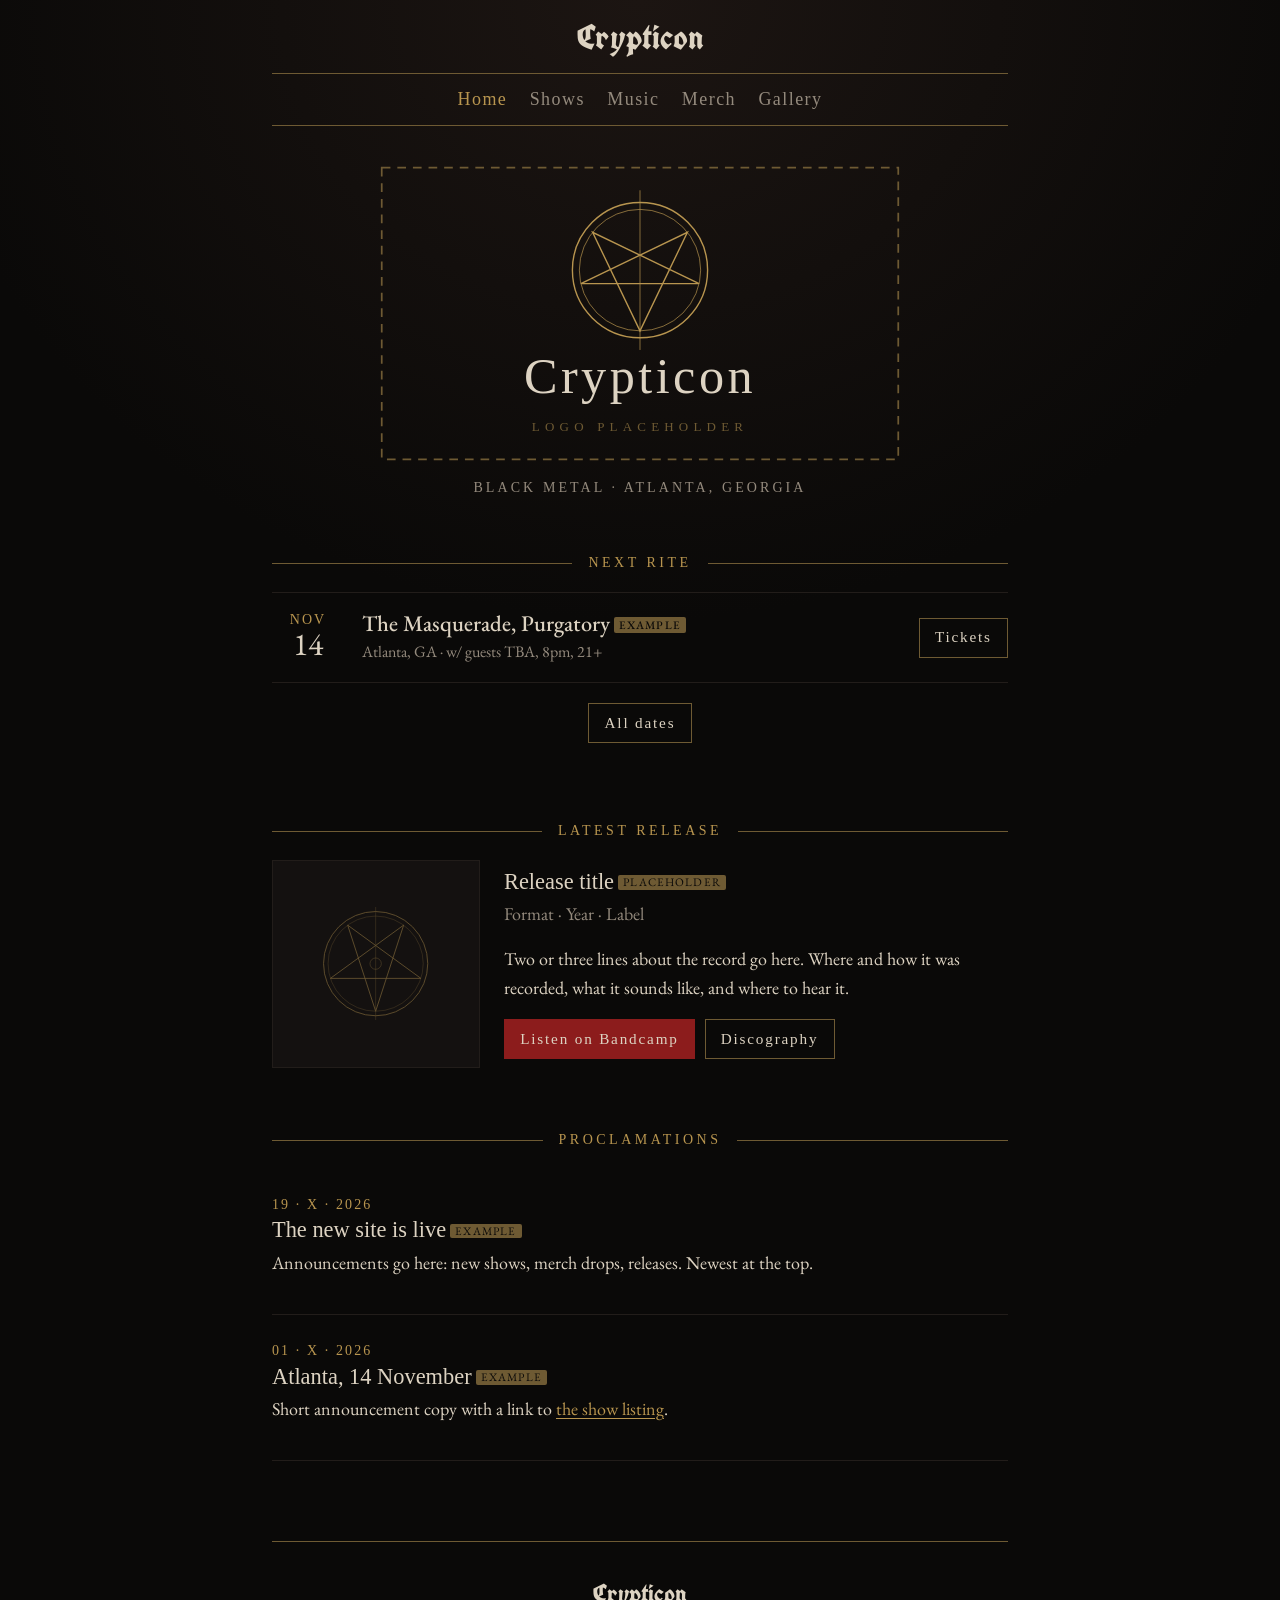
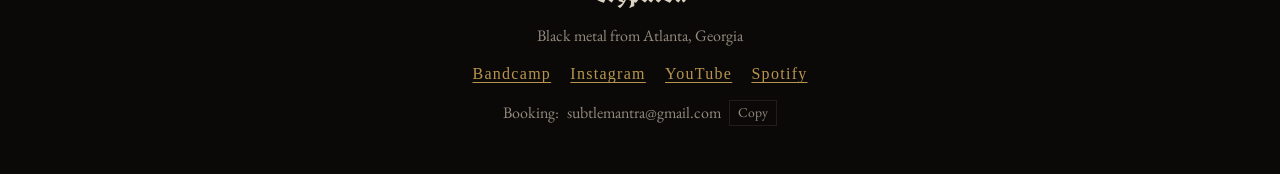
==== index.html @ 1dc4821d "Initial Crypticon site mockup Co-Authored-By: Claude Opus 5.5 <noreply@anthropic.com> Claude-Session" ====
<!doctype html>
<html lang="en">
<head>
<meta charset="utf-8">
<meta name="viewport" content="width=device-width, initial-scale=1, viewport-fit=cover">
<link rel="icon" href="assets/logo.svg" type="image/svg+xml">
<title>Crypticon</title><meta name="claude:viewport-fit-sides" content="cover"><meta name="description" content="Crypticon, black metal from Atlanta, Georgia."><meta property="og:title" content="Crypticon"><meta property="og:description" content="Crypticon, black metal from Atlanta, Georgia."><meta name="theme-color" content="#0a0908"><link rel="preconnect" href="https://fonts.googleapis.com"><link rel="preconnect" href="https://fonts.gstatic.com" crossorigin><link rel="stylesheet" href="https://fonts.googleapis.com/css2?family=EB+Garamond:ital,wght@0,400;0,500;1,400&family=IM+Fell+English+SC&family=UnifrakturCook:wght@700&display=swap"><link rel="stylesheet" href="assets/style.css">
</head>
<body>
<header class="site-head wrap">
  <a class="mark-link" href="index.html"><span class="mark-small">Crypticon</span></a>
  <nav class="main" aria-label="Main"><a href="index.html" aria-current="page">Home</a><a href="shows.html">Shows</a><a href="music.html">Music</a><a href="merch.html">Merch</a><a href="gallery.html">Gallery</a></nav>
</header>
<main class="wrap">

<div class="hero">
  <img class="logo" src="assets/logo.svg" alt="Crypticon" width="600" height="340" style="margin:0 auto;width:min(520px,100%);height:auto">
  <p class="descriptor" style="margin-top:1rem">Black metal · Atlanta, Georgia</p>
</div>

<section>
  <h2 class="rule"><span>Next rite</span></h2>
  <ul class="dates"><li><div class="date"><span class="m">NOV</span><span class="d">14</span></div><div class="show-info"><strong>The Masquerade, Purgatory<span class="placeholder">Example</span></strong><span class="muted">Atlanta, GA · w/ guests TBA, 8pm, 21+</span></div><a class="btn" href="#">Tickets</a></li></ul>
  <p style="text-align:center;margin-top:1.25rem"><a class="btn" href="shows.html">All dates</a></p>
</section>

<section>
  <h2 class="rule"><span>Latest release</span></h2>
  <div class="release">
    <div class="cover"><svg viewBox="-100 -100 200 200" fill="none" stroke="currentColor" stroke-width="1.4" aria-hidden="true"><circle r="92"/><circle r="84" stroke-width="0.6"/><polygon points="0,84 49.4,-68 -79.9,26 79.9,26 -49.4,-68"/><line x1="0" y1="-100" x2="0" y2="100" stroke-width="0.6"/><circle r="10" stroke-width="0.8"/></svg></div>
    <div>
      <h3>Release title<span class="placeholder">Placeholder</span></h3>
      <p class="muted">Format · Year · Label</p>
      <p>Two or three lines about the record go here. Where and how it was recorded, what it sounds like, and where to hear it.</p>
      <div class="links"><a class="btn solid" href="#">Listen on Bandcamp</a><a class="btn" href="music.html">Discography</a></div>
    </div>
  </div>
</section>

<section class="news">
  <h2 class="rule"><span>Proclamations</span></h2>
  <article><time datetime="2026-10-19">19 · X · 2026</time><h3>The new site is live<span class="placeholder">Example</span></h3>
    <p>Announcements go here: new shows, merch drops, releases. Newest at the top.</p></article>
  <article><time datetime="2026-10-01">01 · X · 2026</time><h3>Atlanta, 14 November<span class="placeholder">Example</span></h3>
    <p>Short announcement copy with a link to <a href="shows.html">the show listing</a>.</p></article>
</section>

</main>
<footer class="wrap">
  <span class="mark-small">Crypticon</span>
  Black metal from Atlanta, Georgia
  <div class="socials">
    <a href="#">Bandcamp</a><a href="#">Instagram</a><a href="#">YouTube</a><a href="#">Spotify</a>
  </div>
  <div class="copy-row">Booking: <span id="booking-email">subtlemantra@gmail.com</span>
    <button class="copy-btn" type="button" data-copy="booking-email">Copy</button></div>
</footer>
<script src="assets/site.js"></script>
</body>
</html>
---- assets/style.css ----
/* Layout: one narrow liturgical column, centered sigil and wordmark at the top,
   content set like a printed grimoire page with gold rules between sections. */
:root {
  --void: #0a0908;
  --crypt: #141110;
  --stone: #221d1a;
  --bone: #ddd3c2;
  --smoke: #948a7d;
  --gold: #b8954f;
  --gold-dim: #6e5a33;
  --blood: #8c1c1c;
  --font-mark: "UnifrakturCook", "Old English Text MT", serif;
  --font-head: "IM Fell English SC", "Cormorant SC", Georgia, serif;
  --font-body: "EB Garamond", Garamond, Georgia, serif;
  --step--1: 0.875rem;
  --step-0: 1.125rem;
  --step-1: 1.4rem;
  --step-2: 1.9rem;
  --step-3: clamp(2.4rem, 7vw, 3.6rem);
  --mark: clamp(3.2rem, 14vw, 7rem);
  color-scheme: dark;
}

* { box-sizing: border-box; }
html { background: var(--void); }
body {
  margin: 0;
  background: var(--void);
  background-image: radial-gradient(ellipse 80% 50% at 50% 0%, #1c1512 0%, transparent 70%);
  color: var(--bone);
  font-family: var(--font-body);
  font-size: var(--step-0);
  line-height: 1.6;
  padding-left: max(16px, env(safe-area-inset-left, 0px));
  padding-right: max(16px, env(safe-area-inset-right, 0px));
  -webkit-font-smoothing: antialiased;
}
img { max-width: 100%; display: block; }
a { color: var(--gold); text-decoration-thickness: 1px; text-underline-offset: 3px; }
a:hover { color: var(--bone); }
:focus-visible { outline: 1px solid var(--gold); outline-offset: 3px; }
::selection { background: var(--blood); color: var(--bone); }

.wrap { max-width: 46rem; margin: 0 auto; }

/* Header */
.site-head { padding-block: 1.25rem 0; text-align: center; }
.site-head .mark-link { text-decoration: none; color: var(--bone); display: inline-block; }
.site-head .mark-small { font-family: var(--font-mark); font-size: 2.2rem; line-height: 1; }
nav.main {
  display: flex; justify-content: center; flex-wrap: wrap; gap: 0.25rem 1.4rem;
  margin-top: 0.9rem; padding-block: 0.7rem;
  border-top: 1px solid var(--gold-dim); border-bottom: 1px solid var(--gold-dim);
  font-family: var(--font-head); font-size: var(--step-0); letter-spacing: 0.08em;
}
nav.main a { color: var(--smoke); text-decoration: none; }
nav.main a:hover, nav.main a[aria-current="page"] { color: var(--gold); }

/* Hero */
.hero { text-align: center; padding-block: 2.5rem 1.5rem; }
.sigil { width: min(220px, 55vw); height: auto; margin: 0 auto; color: var(--gold); }
.sigil.spin { animation: turn 240s linear infinite; }
@keyframes turn { to { transform: rotate(360deg); } }
@media (prefers-reduced-motion: reduce) { .sigil.spin { animation: none; } }
.wordmark {
  font-family: var(--font-mark); font-weight: 700; font-size: var(--mark);
  line-height: 1; margin: 1.2rem 0 0.4rem; letter-spacing: 0.01em;
  text-shadow: 0 0 40px rgba(140, 28, 28, 0.35);
}
.descriptor {
  font-family: var(--font-head); color: var(--smoke); letter-spacing: 0.22em;
  font-size: var(--step--1); text-transform: uppercase; margin: 0;
}

/* Sections */
main { padding-block: 0 3rem; }
.page-title {
  font-family: var(--font-head); font-weight: 400; font-size: var(--step-3);
  text-align: center; margin: 2.5rem 0 0.25rem; text-wrap: balance; line-height: 1.1;
}
.page-sub { text-align: center; color: var(--smoke); margin: 0 0 1.5rem; font-style: italic; }
section { padding-block: 2rem; }
.rule {
  display: flex; align-items: center; gap: 1rem; color: var(--gold-dim);
  font-family: var(--font-head); font-size: var(--step--1); letter-spacing: 0.25em;
  text-transform: uppercase; margin: 0 0 1.25rem;
}
.rule::before, .rule::after { content: ""; flex: 1; height: 1px; background: currentColor; }
.rule span { color: var(--gold); }
h2, h3 { font-family: var(--font-head); font-weight: 400; text-wrap: balance; line-height: 1.2; }
h3 { font-size: var(--step-1); margin: 0 0 0.3rem; }
p { margin: 0 0 1rem; }
.lede { font-size: var(--step-1); line-height: 1.45; }
.dropcap::first-letter {
  font-family: var(--font-mark); float: left; font-size: 3.6em; line-height: 0.8;
  padding: 0.08em 0.12em 0 0; color: var(--blood);
}
.muted { color: var(--smoke); }
.placeholder {
  display: inline-block; font-family: var(--font-body); font-size: 0.72rem; letter-spacing: 0.1em;
  text-transform: uppercase; color: var(--void); background: var(--gold-dim);
  padding: 0.05em 0.45em; border-radius: 2px; vertical-align: 0.2em; margin-left: 0.35em;
}

/* Shows list */
.dates { list-style: none; margin: 0; padding: 0; }
.dates li {
  display: grid; grid-template-columns: 4.5rem 1fr auto; gap: 0.25rem 1.1rem; align-items: center;
  padding-block: 1rem; border-bottom: 1px solid var(--stone);
}
.dates li:first-child { border-top: 1px solid var(--stone); }
.date { text-align: center; font-variant-numeric: tabular-nums; line-height: 1.05; }
.date .m { font-family: var(--font-head); font-size: var(--step--1); color: var(--gold); letter-spacing: 0.15em; display: block; }
.date .d { font-size: 2rem; display: block; }
.show-info { min-width: 0; }
.show-info strong { font-weight: 500; display: block; font-size: var(--step-1); line-height: 1.25; }
.show-info .muted { font-size: 1rem; }
.btn {
  display: inline-block; font-family: var(--font-head); letter-spacing: 0.12em; font-size: 0.95rem;
  color: var(--bone); text-decoration: none; border: 1px solid var(--gold-dim);
  padding: 0.45em 1em; white-space: nowrap; transition: border-color .2s, color .2s, background .2s;
}
.btn:hover { border-color: var(--gold); color: var(--gold); }
.btn.solid { background: var(--blood); border-color: var(--blood); }
.btn.solid:hover { background: transparent; color: var(--bone); border-color: var(--blood); }
.btn.dead { color: var(--smoke); border-style: dashed; }
@media (max-width: 520px) {
  .dates li { grid-template-columns: 3.6rem 1fr; }
  .dates li .btn { grid-column: 2; justify-self: start; }
}

/* News */
.news article { padding-block: 1.25rem; border-bottom: 1px solid var(--stone); }
.news time { font-family: var(--font-head); color: var(--gold); font-size: var(--step--1); letter-spacing: 0.15em; font-variant-numeric: tabular-nums; }

/* Release block */
.release { display: grid; grid-template-columns: minmax(0, 13rem) 1fr; gap: 1.5rem; align-items: center; }
.release > div { min-width: 0; }
@media (max-width: 560px) { .release { grid-template-columns: 1fr; } .release .cover { max-width: 16rem; margin: 0 auto; } }
.cover {
  aspect-ratio: 1; width: 100%; max-width: 100%; background: var(--crypt);
  border: 1px solid var(--stone); display: grid; place-items: center; color: var(--gold-dim);
}
.cover svg { width: 55%; }

/* Grids */
.grid { display: grid; gap: 1.5rem; grid-template-columns: repeat(auto-fill, minmax(min(100%, 13rem), 1fr)); }
.item { min-width: 0; }
.item .cover { margin-bottom: 0.7rem; }
.item h3 { font-size: 1.15rem; margin: 0; }
.price { font-variant-numeric: tabular-nums; color: var(--gold); }
.photo { aspect-ratio: 4 / 3; }
.photo.tall { aspect-ratio: 3 / 4; }

/* Lineup / facts */
.lineup { list-style: none; padding: 0; margin: 0; }
.lineup li { display: flex; justify-content: space-between; gap: 1rem; padding-block: 0.55rem; border-bottom: 1px dotted var(--stone); flex-wrap: wrap; }
.lineup li span:last-child { color: var(--smoke); font-style: italic; }
.facts { display: grid; grid-template-columns: max-content 1fr; gap: 0.5rem 1.5rem; margin: 0; }
.facts dt { font-family: var(--font-head); color: var(--gold); letter-spacing: 0.08em; }
.facts dd { margin: 0; min-width: 0; }
@media (max-width: 480px) { .facts { grid-template-columns: 1fr; gap: 0.1rem; } .facts dd { margin-bottom: 0.6rem; } }
.links { display: flex; flex-wrap: wrap; gap: 0.6rem; }

.notice {
  border: 1px solid var(--blood); padding: 1rem 1.25rem; font-size: 1rem; color: var(--smoke);
  background: rgba(140, 28, 28, 0.08);
}
.notice strong { color: var(--bone); font-weight: 500; }

/* Footer */
footer {
  text-align: center; padding-block: 2rem 3rem; border-top: 1px solid var(--gold-dim);
  color: var(--smoke); font-size: 1rem;
}
footer .mark-small { font-family: var(--font-mark); font-size: 1.6rem; color: var(--bone); display: block; margin-bottom: 0.5rem; }
footer .socials { display: flex; justify-content: center; flex-wrap: wrap; gap: 0.4rem 1.2rem; margin: 0.8rem 0; font-family: var(--font-head); letter-spacing: 0.08em; }
.copy-row { display: inline-flex; gap: 0.5rem; align-items: center; flex-wrap: wrap; justify-content: center; }
.copy-btn { font: inherit; font-size: 0.85rem; background: none; color: var(--smoke); border: 1px solid var(--stone); padding: 0.1em 0.6em; cursor: pointer; }
.copy-btn:hover { color: var(--gold); border-color: var(--gold-dim); }
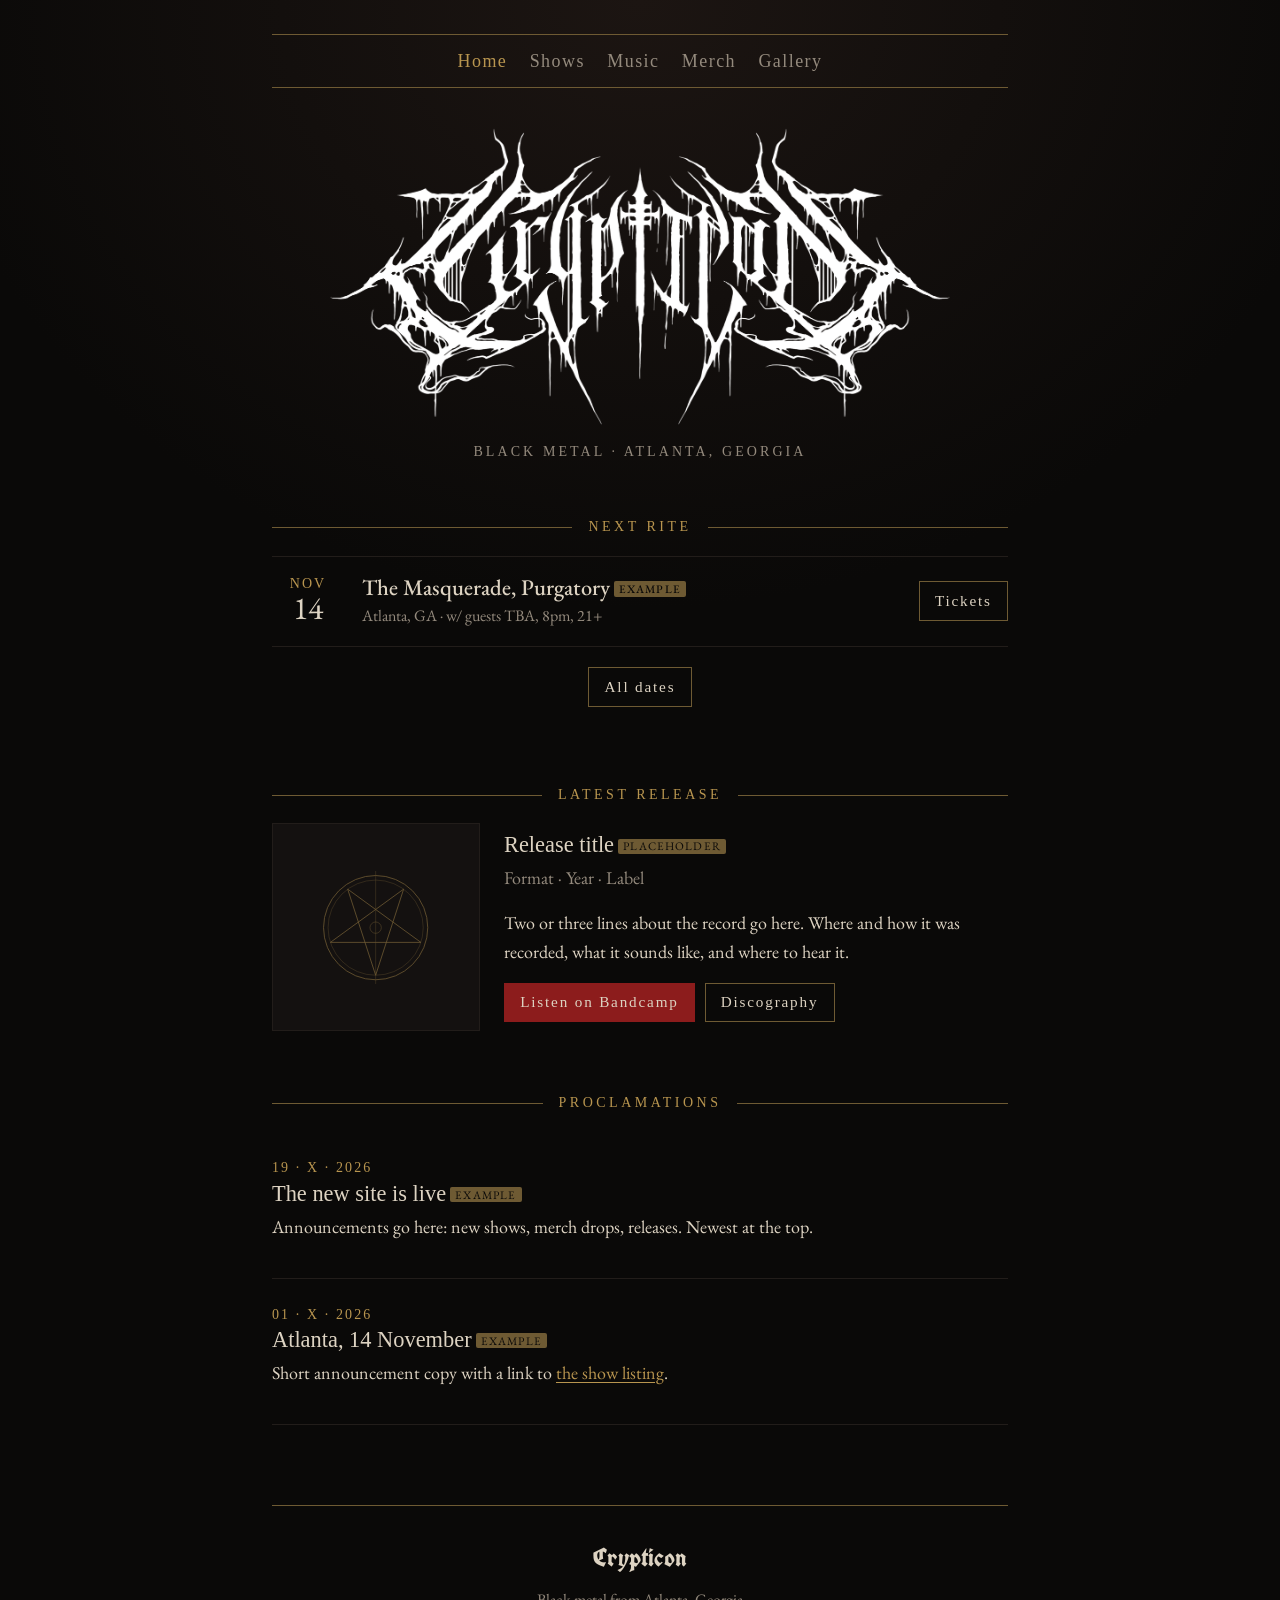
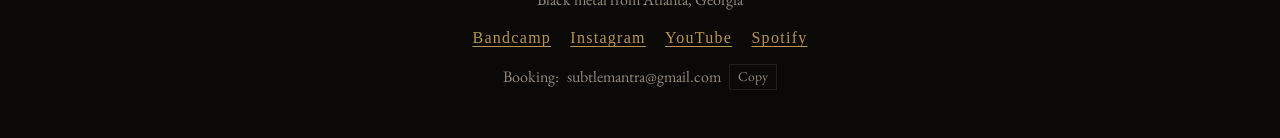
==== commit 5702a02b: "Use the band logo artwork Co-Authored-By: Claude Opus 5.5 <noreply@anthropic.com> Claude-Session: ht" ====
--- a/index.html
+++ b/index.html
@@ -3,18 +3,17 @@
 <head>
 <meta charset="utf-8">
 <meta name="viewport" content="width=device-width, initial-scale=1, viewport-fit=cover">
-<link rel="icon" href="assets/logo.svg" type="image/svg+xml">
+<link rel="icon" href="assets/logo.png" type="image/png">
 <title>Crypticon</title><meta name="claude:viewport-fit-sides" content="cover"><meta name="description" content="Crypticon, black metal from Atlanta, Georgia."><meta property="og:title" content="Crypticon"><meta property="og:description" content="Crypticon, black metal from Atlanta, Georgia."><meta name="theme-color" content="#0a0908"><link rel="preconnect" href="https://fonts.googleapis.com"><link rel="preconnect" href="https://fonts.gstatic.com" crossorigin><link rel="stylesheet" href="https://fonts.googleapis.com/css2?family=EB+Garamond:ital,wght@0,400;0,500;1,400&family=IM+Fell+English+SC&family=UnifrakturCook:wght@700&display=swap"><link rel="stylesheet" href="assets/style.css">
 </head>
 <body>
 <header class="site-head wrap">
-  <a class="mark-link" href="index.html"><span class="mark-small">Crypticon</span></a>
-  <nav class="main" aria-label="Main"><a href="index.html" aria-current="page">Home</a><a href="shows.html">Shows</a><a href="music.html">Music</a><a href="merch.html">Merch</a><a href="gallery.html">Gallery</a></nav>
+    <nav class="main" aria-label="Main"><a href="index.html" aria-current="page">Home</a><a href="shows.html">Shows</a><a href="music.html">Music</a><a href="merch.html">Merch</a><a href="gallery.html">Gallery</a></nav>
 </header>
 <main class="wrap">
 
 <div class="hero">
-  <img class="logo" src="assets/logo.svg" alt="Crypticon" width="600" height="340" style="margin:0 auto;width:min(520px,100%);height:auto">
+  <h1 style="margin:0"><img class="logo" src="assets/logo.png" alt="Crypticon" width="1400" height="671" style="margin:0 auto;width:min(620px,100%);height:auto"></h1>
   <p class="descriptor" style="margin-top:1rem">Black metal · Atlanta, Georgia</p>
 </div>
 
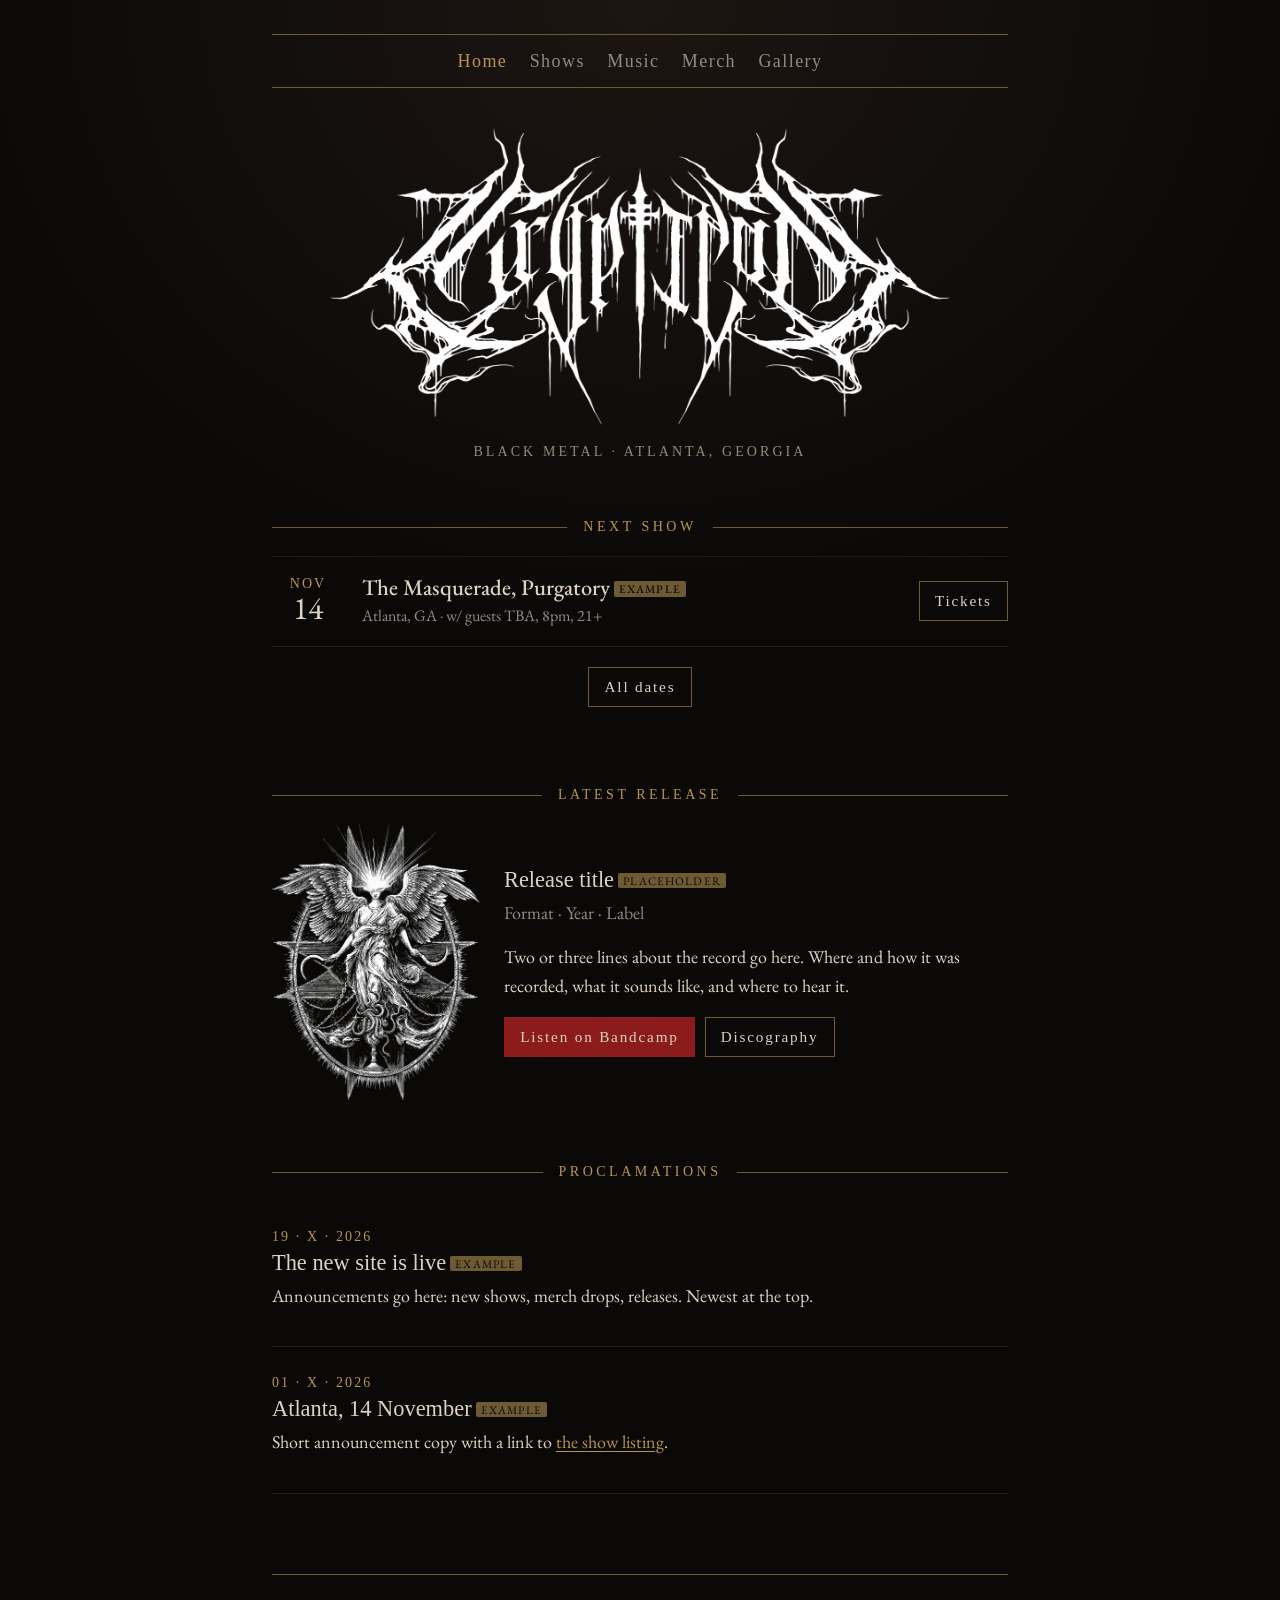
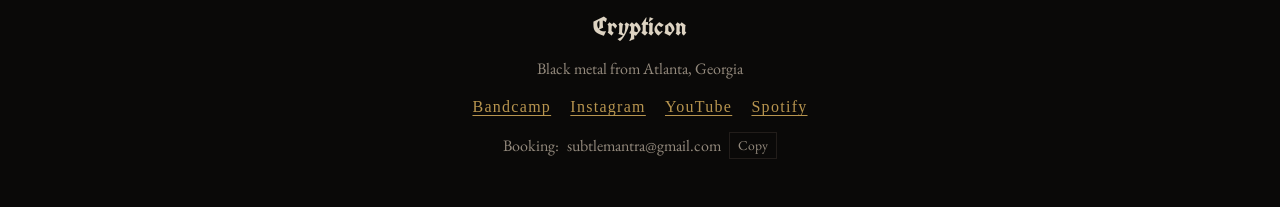
==== commit 0e6ec94b: "Rename Next show heading, add release illustration Co-Authored-By: Claude Opus 5.5 <noreply@anthropi" ====
--- a/index.html
+++ b/index.html
@@ -18,7 +18,7 @@
 </div>
 
 <section>
-  <h2 class="rule"><span>Next rite</span></h2>
+  <h2 class="rule"><span>Next show</span></h2>
   <ul class="dates"><li><div class="date"><span class="m">NOV</span><span class="d">14</span></div><div class="show-info"><strong>The Masquerade, Purgatory<span class="placeholder">Example</span></strong><span class="muted">Atlanta, GA · w/ guests TBA, 8pm, 21+</span></div><a class="btn" href="#">Tickets</a></li></ul>
   <p style="text-align:center;margin-top:1.25rem"><a class="btn" href="shows.html">All dates</a></p>
 </section>
@@ -26,7 +26,7 @@
 <section>
   <h2 class="rule"><span>Latest release</span></h2>
   <div class="release">
-    <div class="cover"><svg viewBox="-100 -100 200 200" fill="none" stroke="currentColor" stroke-width="1.4" aria-hidden="true"><circle r="92"/><circle r="84" stroke-width="0.6"/><polygon points="0,84 49.4,-68 -79.9,26 79.9,26 -49.4,-68"/><line x1="0" y1="-100" x2="0" y2="100" stroke-width="0.6"/><circle r="10" stroke-width="0.8"/></svg></div>
+    <div class="art"><img src="assets/crypticon-illustration.png" alt="Crypticon illustration: a winged, crowned figure inside a spiked oval" width="900" height="1198" loading="lazy"></div>
     <div>
       <h3>Release title<span class="placeholder">Placeholder</span></h3>
       <p class="muted">Format · Year · Label</p>
--- a/assets/style.css
+++ b/assets/style.css
@@ -178,3 +178,8 @@
 .copy-row { display: inline-flex; gap: 0.5rem; align-items: center; flex-wrap: wrap; justify-content: center; }
 .copy-btn { font: inherit; font-size: 0.85rem; background: none; color: var(--smoke); border: 1px solid var(--stone); padding: 0.1em 0.6em; cursor: pointer; }
 .copy-btn:hover { color: var(--gold); border-color: var(--gold-dim); }
+
+/* Release artwork (transparent illustration, no frame) */
+.art { width: 100%; max-width: 100%; }
+.art img { width: 100%; height: auto; margin: 0 auto; }
+@media (max-width: 560px) { .release .art { max-width: 15rem; margin: 0 auto; } }
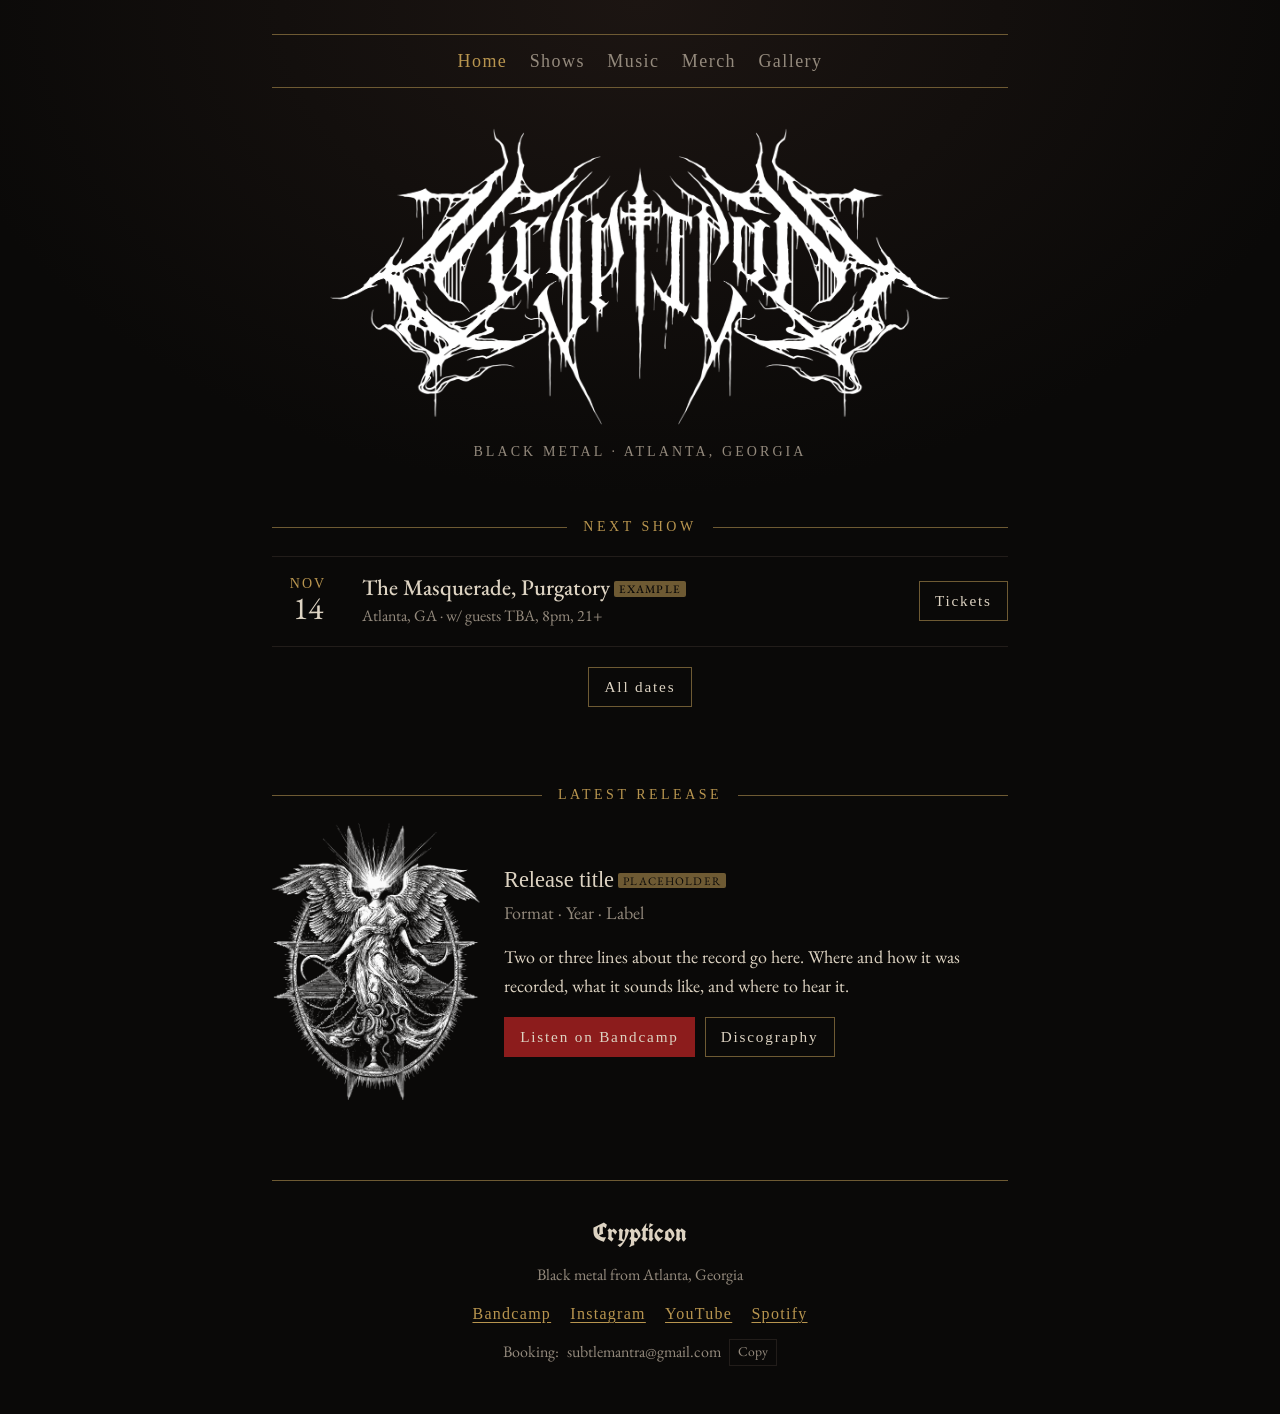
==== commit da0d65f0: "Remove Proclamations section from home page Co-Authored-By: Claude Opus 5.5 <noreply@anthropic.com> " ====
--- a/index.html
+++ b/index.html
@@ -4,7 +4,7 @@
 <meta charset="utf-8">
 <meta name="viewport" content="width=device-width, initial-scale=1, viewport-fit=cover">
 <link rel="icon" href="assets/logo.png" type="image/png">
-<title>Crypticon</title><meta name="claude:viewport-fit-sides" content="cover"><meta name="description" content="Crypticon, black metal from Atlanta, Georgia."><meta property="og:title" content="Crypticon"><meta property="og:description" content="Crypticon, black metal from Atlanta, Georgia."><meta name="theme-color" content="#0a0908"><link rel="preconnect" href="https://fonts.googleapis.com"><link rel="preconnect" href="https://fonts.gstatic.com" crossorigin><link rel="stylesheet" href="https://fonts.googleapis.com/css2?family=EB+Garamond:ital,wght@0,400;0,500;1,400&family=IM+Fell+English+SC&family=UnifrakturCook:wght@700&display=swap"><link rel="stylesheet" href="assets/style.css">
+<title>Crypticon</title><meta name="claude:viewport-fit-sides" content="cover"><meta name="description" content="Crypticon, black metal from Atlanta, Georgia."><meta property="og:title" content="Crypticon"><meta property="og:description" content="Crypticon, black metal from Atlanta, Georgia."><meta name="theme-color" content="#0a0908"><link rel="preconnect" href="https://fonts.googleapis.com"><link rel="preconnect" href="https://fonts.gstatic.com" crossorigin><link rel="stylesheet" href="https://fonts.googleapis.com/css2?family=EB+Garamond:ital,wght@0,400;0,500;1,400&family=IM+Fell+English+SC&family=UnifrakturCook:wght@700&display=swap"><link rel="stylesheet" href="assets/style.css?v=3">
 </head>
 <body>
 <header class="site-head wrap">
@@ -26,7 +26,7 @@
 <section>
   <h2 class="rule"><span>Latest release</span></h2>
   <div class="release">
-    <div class="art"><img src="assets/crypticon-illustration.png" alt="Crypticon illustration: a winged, crowned figure inside a spiked oval" width="900" height="1198" loading="lazy"></div>
+    <div class="art"><img src="assets/crypticon-illustration.png" alt="Crypticon illustration: a winged, crowned figure inside a spiked oval" width="900" height="1198" loading="lazy" style="width:100%;max-width:100%;height:auto;aspect-ratio:900/1198;object-fit:contain"></div>
     <div>
       <h3>Release title<span class="placeholder">Placeholder</span></h3>
       <p class="muted">Format · Year · Label</p>
@@ -36,13 +36,6 @@
   </div>
 </section>
 
-<section class="news">
-  <h2 class="rule"><span>Proclamations</span></h2>
-  <article><time datetime="2026-10-19">19 · X · 2026</time><h3>The new site is live<span class="placeholder">Example</span></h3>
-    <p>Announcements go here: new shows, merch drops, releases. Newest at the top.</p></article>
-  <article><time datetime="2026-10-01">01 · X · 2026</time><h3>Atlanta, 14 November<span class="placeholder">Example</span></h3>
-    <p>Short announcement copy with a link to <a href="shows.html">the show listing</a>.</p></article>
-</section>
 
 </main>
 <footer class="wrap">
--- a/assets/style.css
+++ b/assets/style.css
@@ -35,7 +35,7 @@
   padding-right: max(16px, env(safe-area-inset-right, 0px));
   -webkit-font-smoothing: antialiased;
 }
-img { max-width: 100%; display: block; }
+img { max-width: 100%; height: auto; display: block; }
 a { color: var(--gold); text-decoration-thickness: 1px; text-underline-offset: 3px; }
 a:hover { color: var(--bone); }
 :focus-visible { outline: 1px solid var(--gold); outline-offset: 3px; }
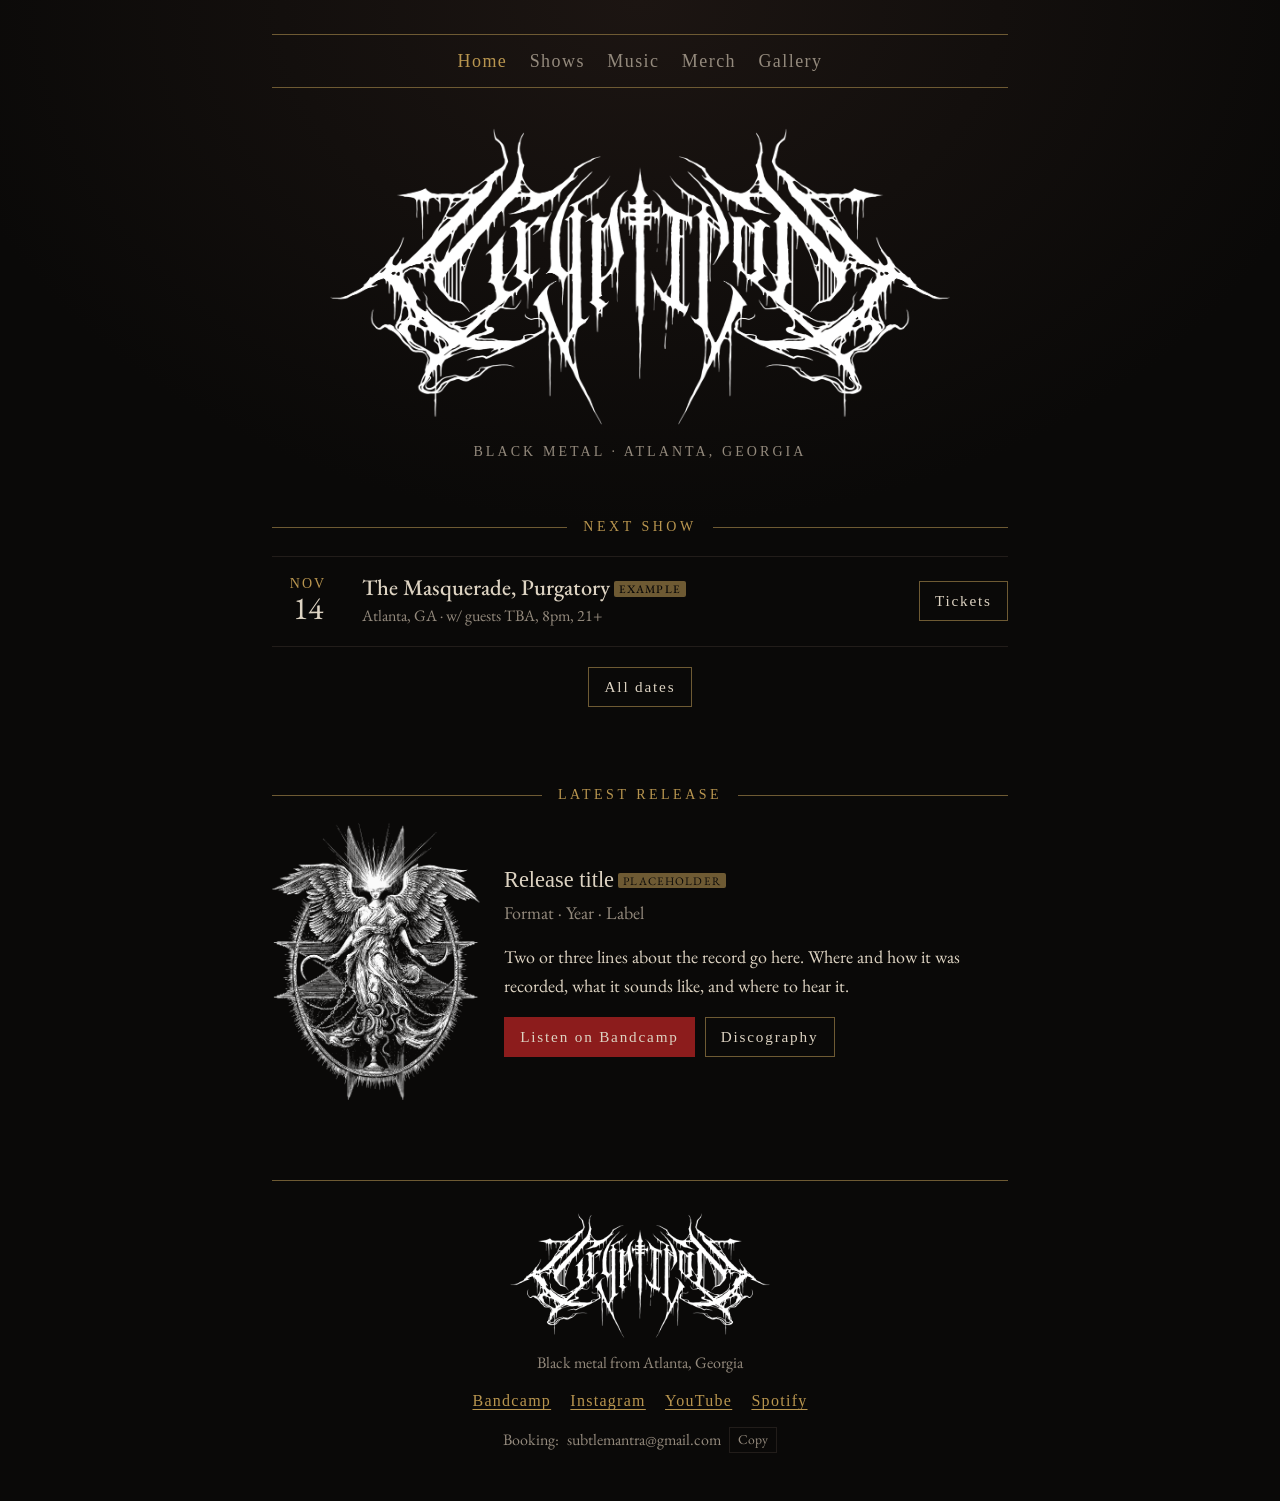
==== commit 4f91fd60: "Use band logo in footer Co-Authored-By: Claude Opus 5.5 <noreply@anthropic.com> Claude-Session: http" ====
--- a/index.html
+++ b/index.html
@@ -3,8 +3,8 @@
 <head>
 <meta charset="utf-8">
 <meta name="viewport" content="width=device-width, initial-scale=1, viewport-fit=cover">
-<link rel="icon" href="assets/logo.png" type="image/png">
-<title>Crypticon</title><meta name="claude:viewport-fit-sides" content="cover"><meta name="description" content="Crypticon, black metal from Atlanta, Georgia."><meta property="og:title" content="Crypticon"><meta property="og:description" content="Crypticon, black metal from Atlanta, Georgia."><meta name="theme-color" content="#0a0908"><link rel="preconnect" href="https://fonts.googleapis.com"><link rel="preconnect" href="https://fonts.gstatic.com" crossorigin><link rel="stylesheet" href="https://fonts.googleapis.com/css2?family=EB+Garamond:ital,wght@0,400;0,500;1,400&family=IM+Fell+English+SC&family=UnifrakturCook:wght@700&display=swap"><link rel="stylesheet" href="assets/style.css?v=3">
+<link rel="icon" href="assets/icon.png" type="image/png"><link rel="apple-touch-icon" href="assets/icon.png">
+<title>Crypticon</title><meta name="claude:viewport-fit-sides" content="cover"><meta name="description" content="Crypticon, black metal from Atlanta, Georgia."><meta property="og:title" content="Crypticon"><meta property="og:description" content="Crypticon, black metal from Atlanta, Georgia."><meta property="og:type" content="website"><meta property="og:url" content="https://crypticonband.com/"><meta property="og:image" content="https://crypticonband.com/assets/share.jpg"><meta property="og:image:width" content="1200"><meta property="og:image:height" content="630"><meta property="og:image:alt" content="Crypticon logo"><meta name="twitter:card" content="summary_large_image"><meta name="twitter:image" content="https://crypticonband.com/assets/share.jpg"><meta name="theme-color" content="#0a0908"><link rel="preconnect" href="https://fonts.googleapis.com"><link rel="preconnect" href="https://fonts.gstatic.com" crossorigin><link rel="stylesheet" href="https://fonts.googleapis.com/css2?family=EB+Garamond:ital,wght@0,400;0,500;1,400&family=IM+Fell+English+SC&family=UnifrakturCook:wght@700&display=swap"><link rel="stylesheet" href="assets/style.css?v=3">
 </head>
 <body>
 <header class="site-head wrap">
@@ -39,7 +39,7 @@
 
 </main>
 <footer class="wrap">
-  <span class="mark-small">Crypticon</span>
+  <img src="assets/logo.png" alt="Crypticon" width="1400" height="671" loading="lazy" style="width:min(260px,70%);height:auto;margin:0 auto 0.75rem">
   Black metal from Atlanta, Georgia
   <div class="socials">
     <a href="#">Bandcamp</a><a href="#">Instagram</a><a href="#">YouTube</a><a href="#">Spotify</a>
